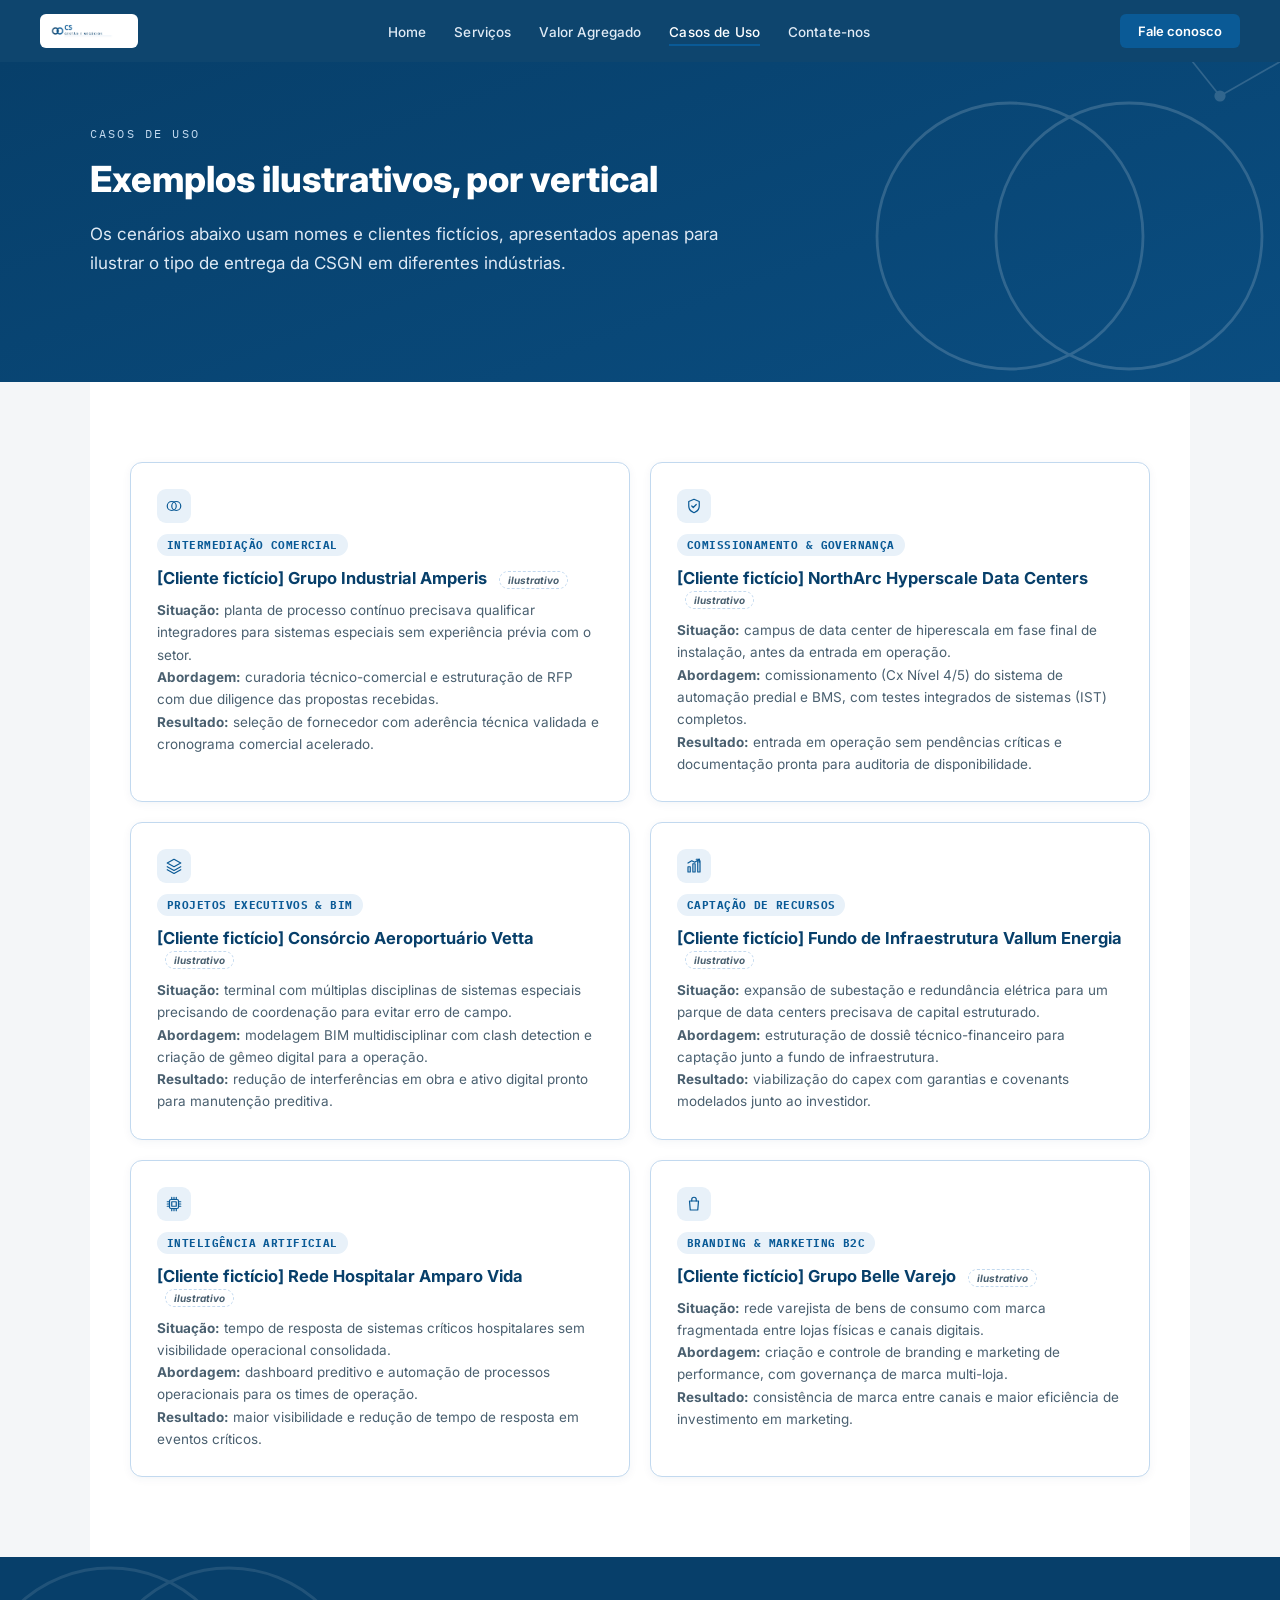
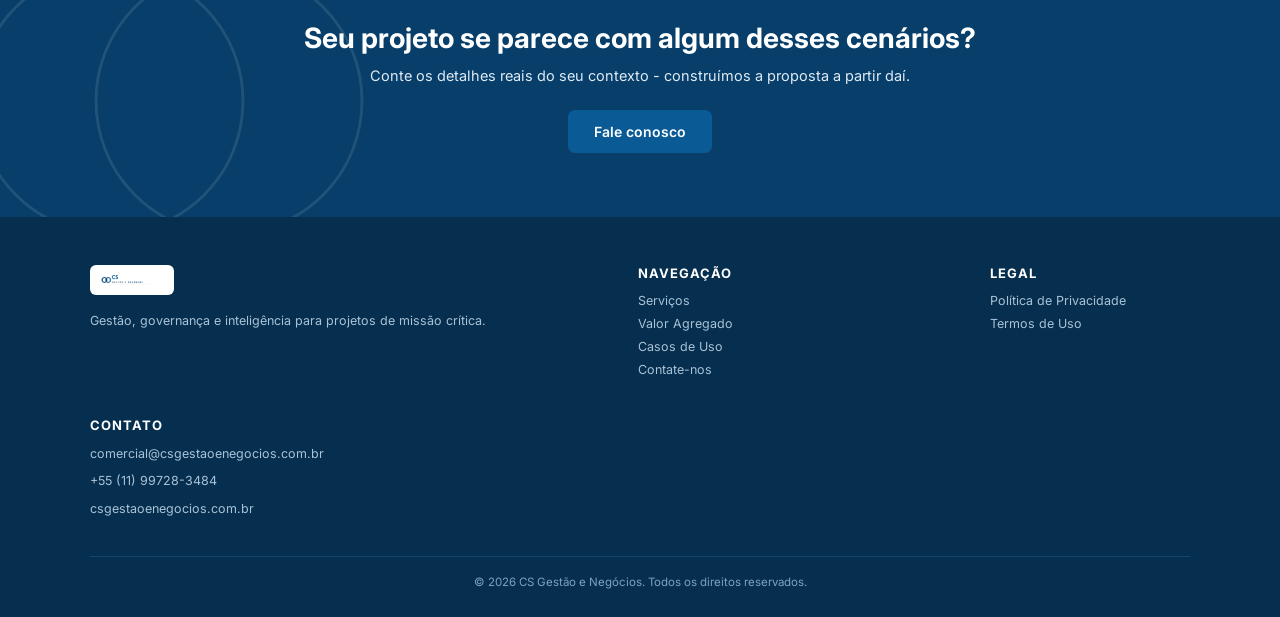
==== casos-de-uso.html @ 20cd48f7 "Site institucional CSGN - versao inicial publicada" ====
<!DOCTYPE html>
<html lang="pt-BR">
<head>
<meta charset="UTF-8">
<meta name="viewport" content="width=device-width, initial-scale=1.0">
<title>Casos de Uso - CS Gestão e Negócios</title>
<meta name="description" content="Exemplos ilustrativos de atuação da CSGN em data centers, energia, saúde, aeroportos, indústria e varejo.">
<link rel="stylesheet" href="assets/style.css">
</head>
<body>

<nav class="nav">
  <div class="brand"><img src="assets/csgn_logo.png" alt="CSGN"></div>
  <ul>
    <li><a href="index.html">Home</a></li>
    <li><a href="servicos.html">Serviços</a></li>
    <li><a href="valor-agregado.html">Valor Agregado</a></li>
    <li><a href="casos-de-uso.html" class="active">Casos de Uso</a></li>
    <li><a href="contato.html">Contate-nos</a></li>
  </ul>
  <a class="cta" href="contato.html">Fale conosco</a>
</nav>

<header class="hero" style="padding:64px 40px 72px;">
  <svg class="hero-graphic" viewBox="0 0 400 400" fill="none" aria-hidden="true">
    <circle cx="150" cy="210" r="95" stroke="#FFFFFF" stroke-width="2"/>
    <circle cx="235" cy="210" r="95" stroke="#FFFFFF" stroke-width="2"/>
    <g stroke="#FFFFFF" stroke-width="1.2">
      <line x1="260" y1="60" x2="320" y2="30"/>
      <line x1="320" y1="30" x2="370" y2="70"/>
      <line x1="260" y1="60" x2="300" y2="110"/>
      <line x1="300" y1="110" x2="370" y2="70"/>
    </g>
    <g fill="#FFFFFF">
      <circle cx="260" cy="60" r="4"/>
      <circle cx="320" cy="30" r="4"/>
      <circle cx="370" cy="70" r="4"/>
      <circle cx="300" cy="110" r="4"/>
    </g>
  </svg>
  <div class="wrap">
    <div class="eyebrow">Casos de Uso</div>
    <h1 style="font-size:36px;">Exemplos ilustrativos, por vertical</h1>
    <p class="lead">Os cenários abaixo usam nomes e clientes fictícios, apresentados
      apenas para ilustrar o tipo de entrega da CSGN em diferentes indústrias.</p>
  </div>
</header>

<section class="section bg-white">
  <div class="grid grid-2">

    <div class="card">
      <div class="icon-wrap sm"><svg viewBox="0 0 24 24" fill="none" stroke-width="1.6" stroke-linecap="round" stroke-linejoin="round"><circle cx="9" cy="12" r="6"/><circle cx="15" cy="12" r="6"/></svg></div>
      <div class="pill">Intermediação comercial</div>
      <h3>[Cliente fictício] Grupo Industrial Amperis <span class="badge-fic">ilustrativo</span></h3>
      <p><b>Situação:</b> planta de processo contínuo precisava qualificar integradores
        para sistemas especiais sem experiência prévia com o setor.</p>
      <p><b>Abordagem:</b> curadoria técnico-comercial e estruturação de RFP com due
        diligence das propostas recebidas.</p>
      <p><b>Resultado:</b> seleção de fornecedor com aderência técnica validada e
        cronograma comercial acelerado.</p>
    </div>

    <div class="card">
      <div class="icon-wrap sm"><svg viewBox="0 0 24 24" fill="none" stroke-width="1.6" stroke-linecap="round" stroke-linejoin="round"><path d="M12 3l7 3v6c0 4.5-3 7.5-7 9-4-1.5-7-4.5-7-9V6l7-3z"/><path d="M9 12l2 2 4-4"/></svg></div>
      <div class="pill">Comissionamento & governança</div>
      <h3>[Cliente fictício] NorthArc Hyperscale Data Centers <span class="badge-fic">ilustrativo</span></h3>
      <p><b>Situação:</b> campus de data center de hiperescala em fase final de
        instalação, antes da entrada em operação.</p>
      <p><b>Abordagem:</b> comissionamento (Cx Nível 4/5) do sistema de automação
        predial e BMS, com testes integrados de sistemas (IST) completos.</p>
      <p><b>Resultado:</b> entrada em operação sem pendências críticas e documentação
        pronta para auditoria de disponibilidade.</p>
    </div>

    <div class="card">
      <div class="icon-wrap sm"><svg viewBox="0 0 24 24" fill="none" stroke-width="1.6" stroke-linecap="round" stroke-linejoin="round"><path d="M12 3l9 5-9 5-9-5 9-5z"/><path d="M3 13l9 5 9-5"/><path d="M3 17l9 5 9-5"/></svg></div>
      <div class="pill">Projetos executivos & BIM</div>
      <h3>[Cliente fictício] Consórcio Aeroportuário Vetta <span class="badge-fic">ilustrativo</span></h3>
      <p><b>Situação:</b> terminal com múltiplas disciplinas de sistemas especiais
        precisando de coordenação para evitar erro de campo.</p>
      <p><b>Abordagem:</b> modelagem BIM multidisciplinar com clash detection e
        criação de gêmeo digital para a operação.</p>
      <p><b>Resultado:</b> redução de interferências em obra e ativo digital pronto
        para manutenção preditiva.</p>
    </div>

    <div class="card">
      <div class="icon-wrap sm"><svg viewBox="0 0 24 24" fill="none" stroke-width="1.6" stroke-linecap="round" stroke-linejoin="round"><rect x="4" y="13" width="3" height="7"/><rect x="10.5" y="9" width="3" height="11"/><rect x="17" y="5" width="3" height="15"/><path d="M4 8l5-3 4 2 6-4"/><path d="M15 3h4v4"/></svg></div>
      <div class="pill">Captação de recursos</div>
      <h3>[Cliente fictício] Fundo de Infraestrutura Vallum Energia <span class="badge-fic">ilustrativo</span></h3>
      <p><b>Situação:</b> expansão de subestação e redundância elétrica para um
        parque de data centers precisava de capital estruturado.</p>
      <p><b>Abordagem:</b> estruturação de dossiê técnico-financeiro para captação
        junto a fundo de infraestrutura.</p>
      <p><b>Resultado:</b> viabilização do capex com garantias e covenants
        modelados junto ao investidor.</p>
    </div>

    <div class="card">
      <div class="icon-wrap sm"><svg viewBox="0 0 24 24" fill="none" stroke-width="1.6" stroke-linecap="round" stroke-linejoin="round"><rect x="6" y="6" width="12" height="12" rx="2"/><rect x="9" y="9" width="6" height="6"/><path d="M9 3v3M12 3v3M15 3v3M9 18v3M12 18v3M15 18v3M3 9h3M3 12h3M3 15h3M18 9h3M18 12h3M18 15h3"/></svg></div>
      <div class="pill">Inteligência artificial</div>
      <h3>[Cliente fictício] Rede Hospitalar Amparo Vida <span class="badge-fic">ilustrativo</span></h3>
      <p><b>Situação:</b> tempo de resposta de sistemas críticos hospitalares sem
        visibilidade operacional consolidada.</p>
      <p><b>Abordagem:</b> dashboard preditivo e automação de processos operacionais
        para os times de operação.</p>
      <p><b>Resultado:</b> maior visibilidade e redução de tempo de resposta em
        eventos críticos.</p>
    </div>

    <div class="card">
      <div class="icon-wrap sm"><svg viewBox="0 0 24 24" fill="none" stroke-width="1.6" stroke-linecap="round" stroke-linejoin="round"><path d="M6 8h12l-1 12H7L6 8z"/><path d="M9 8V6a3 3 0 016 0v2"/></svg></div>
      <div class="pill">Branding & marketing B2C</div>
      <h3>[Cliente fictício] Grupo Belle Varejo <span class="badge-fic">ilustrativo</span></h3>
      <p><b>Situação:</b> rede varejista de bens de consumo com marca fragmentada
        entre lojas físicas e canais digitais.</p>
      <p><b>Abordagem:</b> criação e controle de branding e marketing de
        performance, com governança de marca multi-loja.</p>
      <p><b>Resultado:</b> consistência de marca entre canais e maior eficiência de
        investimento em marketing.</p>
    </div>

  </div>
</section>

<section class="cta-banner">
  <svg class="hero-graphic" viewBox="0 0 400 400" fill="none" aria-hidden="true">
    <circle cx="150" cy="210" r="95" stroke="#FFFFFF" stroke-width="2"/>
    <circle cx="235" cy="210" r="95" stroke="#FFFFFF" stroke-width="2"/>
  </svg>
  <h2>Seu projeto se parece com algum desses cenários?</h2>
  <p>Conte os detalhes reais do seu contexto - construímos a proposta a partir daí.</p>
  <a class="btn btn-primary" href="contato.html">Fale conosco</a>
</section>

<footer>
  <div class="wrap">
    <div class="col">
      <img src="assets/csgn_logo.png" alt="CSGN" style="height:30px;background:#fff;padding:6px 10px;border-radius:6px;">
      <p style="margin-top:14px;">Gestão, governança e inteligência para projetos de missão crítica.</p>
    </div>
    <div class="col">
      <h4>Navegação</h4>
      <a href="servicos.html">Serviços</a>
      <a href="valor-agregado.html">Valor Agregado</a>
      <a href="casos-de-uso.html">Casos de Uso</a>
      <a href="contato.html">Contate-nos</a>
    </div>
    <div class="col">
      <h4>Legal</h4>
      <a href="privacidade.html">Política de Privacidade</a>
      <a href="termos.html">Termos de Uso</a>
    </div>
    <div class="col">
      <h4>Contato</h4>
      <p>comercial@csgestaoenegocios.com.br</p>
      <p>+55 (11) 99728-3484</p>
      <p>csgestaoenegocios.com.br</p>
    </div>
  </div>
  <div class="bottom">© 2026 CS Gestão e Negócios. Todos os direitos reservados.</div>
</footer>

</body>
</html>
---- assets/style.css ----
@import url('https://fonts.googleapis.com/css2?family=Inter:wght@400;500;600;700;800&family=IBM+Plex+Mono:wght@400;500;600&display=swap');

:root{
  --darkBlue:#073F6A;
  --blue:#0A5A96;
  --lightBlue:#E8F1F9;
  --bgGray:#F4F6F8;
  --textGray:#4A6070;
  --borderLight:#C2D9EF;
  --white:#FFFFFF;
  --green:#1A6B3A;
  --red:#B02A2A;
}
*{box-sizing:border-box;}
html{scroll-behavior:smooth;}
body{
  margin:0;font-family:'Inter',Calibri,sans-serif;background:var(--bgGray);color:var(--darkBlue);
  -webkit-font-smoothing:antialiased;
}
img{max-width:100%;}
a{color:inherit;}

.mono{font-family:'IBM Plex Mono',monospace;}

/* NAV */
.nav{
  position:sticky;top:0;z-index:50;background:rgba(7,63,106,.97);backdrop-filter:blur(6px);
  display:flex;align-items:center;justify-content:space-between;padding:14px 40px;
}
.nav .brand{display:flex;align-items:center;gap:10px;}
.nav .brand img{height:34px;background:#fff;padding:6px 10px;border-radius:6px;}
.nav ul{list-style:none;display:flex;gap:28px;margin:0;padding:0;}
.nav ul li a{
  color:#dfeaf5;text-decoration:none;font-size:13.5px;font-weight:500;letter-spacing:.01em;
  transition:color .15s;
}
.nav ul li a:hover, .nav ul li a.active{color:#fff;border-bottom:2px solid var(--blue);padding-bottom:4px;}
.nav .cta{
  background:var(--blue);color:#fff;padding:9px 18px;border-radius:6px;font-size:13px;font-weight:600;
  text-decoration:none;white-space:nowrap;
}
.nav-toggle{display:none;}

@media (max-width:860px){
  .nav ul{display:none;}
  .nav .cta{display:none;}
}

/* HERO */
.hero{
  background:linear-gradient(160deg,var(--darkBlue) 0%,#0a4d80 100%);color:#fff;
  padding:88px 40px 96px;text-align:left;position:relative;overflow:hidden;
}
.hero .wrap{max-width:1100px;margin:0 auto;position:relative;z-index:1;}
.hero-graphic{
  position:absolute;top:50%;right:-80px;transform:translateY(-50%);
  width:560px;height:560px;opacity:.16;pointer-events:none;z-index:0;
}
@media (max-width:900px){.hero-graphic{width:340px;height:340px;right:-120px;opacity:.12;}}

/* ICONS */
.icon-wrap{
  width:46px;height:46px;border-radius:11px;background:var(--lightBlue);
  display:flex;align-items:center;justify-content:center;margin-bottom:16px;flex-shrink:0;
}
.icon-wrap svg{width:24px;height:24px;}
.icon-wrap svg *{stroke:var(--blue);}
.icon-wrap.on-dark{background:rgba(255,255,255,.12);}
.icon-wrap.on-dark svg *{stroke:#fff;}
.icon-wrap.solid{background:var(--darkBlue);}
.icon-wrap.solid svg *{stroke:#fff;}
.icon-wrap.sm{width:34px;height:34px;border-radius:9px;margin-bottom:10px;}
.icon-wrap.sm svg{width:18px;height:18px;}
.card-icon-row{display:flex;align-items:flex-start;gap:14px;}
.card-icon-row .icon-wrap{margin-bottom:0;}
.hero .eyebrow{
  font-family:'IBM Plex Mono',monospace;font-size:12px;letter-spacing:.18em;text-transform:uppercase;
  color:#C2D9EF;margin:0 0 18px;
}
.hero h1{font-size:44px;line-height:1.15;margin:0 0 20px;font-weight:800;max-width:780px;}
.hero p.lead{font-size:17px;color:#dfeaf5;max-width:640px;line-height:1.7;margin:0 0 32px;}
.hero .btns{display:flex;gap:14px;flex-wrap:wrap;}
.btn{
  display:inline-block;padding:13px 26px;border-radius:7px;font-size:14px;font-weight:600;text-decoration:none;
}
.btn-primary{background:var(--blue);color:#fff;}
.btn-primary:hover{background:#0c68ac;}
.btn-outline{border:1.5px solid #C2D9EF;color:#fff;}
.btn-outline:hover{background:rgba(255,255,255,.08);}

/* SECTIONS */
.section{max-width:1100px;margin:0 auto;padding:80px 40px;}
.section.tight{padding:56px 40px;}
.kicker{
  font-family:'IBM Plex Mono',monospace;font-size:12px;color:var(--blue);font-weight:700;
  text-transform:uppercase;letter-spacing:.12em;margin:0 0 10px;
}
h2.section-title{font-size:30px;color:var(--darkBlue);margin:0 0 18px;font-weight:800;}
p.section-lead{font-size:15.5px;color:var(--textGray);line-height:1.75;max-width:760px;}

.bg-white{background:#fff;}
.bg-light{background:var(--lightBlue);}

/* GRID / CARDS */
.grid{display:grid;gap:20px;}
.grid-3{grid-template-columns:repeat(3,1fr);}
.grid-2{grid-template-columns:repeat(2,1fr);}
.grid-5{grid-template-columns:repeat(5,1fr);}
@media (max-width:900px){
  .grid-3,.grid-2,.grid-5{grid-template-columns:1fr;}
}

.card{
  background:#fff;border:1px solid var(--borderLight);border-radius:12px;padding:26px;
  box-shadow:0 2px 10px rgba(7,63,106,.05);
}
.card .num{font-size:22px;font-weight:800;color:var(--blue);margin-bottom:10px;}
.card h3{font-size:16.5px;color:var(--darkBlue);margin:0 0 10px;}
.card p{font-size:13.5px;color:var(--textGray);line-height:1.65;margin:0;}
.card ul{padding-left:18px;margin:12px 0 0;}
.card ul li{font-size:13px;color:var(--textGray);margin-bottom:6px;line-height:1.5;}

.pill{
  display:inline-block;background:var(--lightBlue);color:var(--blue);font-size:10.5px;font-weight:700;
  padding:4px 10px;border-radius:20px;letter-spacing:.04em;text-transform:uppercase;
  font-family:'IBM Plex Mono',monospace;margin-bottom:12px;
}

.badge-fic{
  display:inline-block;font-size:10px;font-style:italic;color:var(--textGray);
  border:1px dashed var(--borderLight);padding:2px 8px;border-radius:12px;margin-left:8px;
}

.divider-bar{width:52px;height:4px;background:var(--blue);border-radius:2px;margin:0 0 20px;}

/* CTA BANNER */
.cta-banner{
  background:var(--darkBlue);color:#fff;text-align:center;padding:64px 40px;
  position:relative;overflow:hidden;
}
.cta-banner h2{font-size:28px;margin:0 0 12px;position:relative;z-index:1;}
.cta-banner p{color:#dfeaf5;font-size:14.5px;margin:0 0 26px;position:relative;z-index:1;}
.cta-banner .btn{position:relative;z-index:1;}
.cta-banner .hero-graphic{top:50%;left:-100px;right:auto;opacity:.10;}

/* FOOTER */
footer{background:#062f4f;color:#c8d9e8;padding:48px 40px 28px;}
footer .wrap{max-width:1100px;margin:0 auto;display:flex;justify-content:space-between;flex-wrap:wrap;gap:32px;}
footer h4{color:#fff;font-size:13px;margin:0 0 12px;text-transform:uppercase;letter-spacing:.08em;}
footer .col{min-width:200px;}
footer .col p, footer .col a{display:block;font-size:12.5px;color:#a9c2d6;text-decoration:none;margin-bottom:8px;}
footer .bottom{max-width:1100px;margin:32px auto 0;border-top:1px solid #164567;padding-top:18px;font-size:11.5px;color:#7ea1bd;text-align:center;}

/* TABLE-ish comparison */
.compare{width:100%;border-collapse:collapse;margin-top:16px;}
.compare th, .compare td{border:1px solid var(--borderLight);padding:12px 14px;font-size:13px;text-align:left;}
.compare th{background:var(--lightBlue);color:var(--darkBlue);}
.compare td{color:var(--textGray);}

/* FORM (contato) */
form.contact-form{display:grid;gap:16px;max-width:560px;}
form.contact-form label{font-size:12.5px;font-weight:600;color:var(--darkBlue);display:block;margin-bottom:6px;}
form.contact-form input, form.contact-form textarea, form.contact-form select{
  width:100%;padding:11px 13px;border:1px solid var(--borderLight);border-radius:7px;font-size:13.5px;
  font-family:'Inter',sans-serif;color:var(--darkBlue);background:#fff;
}
form.contact-form textarea{min-height:120px;resize:vertical;}
form.contact-form button{
  justify-self:start;background:var(--blue);color:#fff;border:none;padding:12px 26px;border-radius:7px;
  font-size:14px;font-weight:600;cursor:pointer;
}
form.contact-form button:hover{background:#0c68ac;}

.contact-info-card{background:#fff;border:1px solid var(--borderLight);border-radius:12px;padding:28px;}
.contact-info-card .row{display:flex;gap:12px;margin-bottom:16px;font-size:13.5px;color:var(--textGray);}
.contact-info-card .row b{color:var(--darkBlue);min-width:90px;display:inline-block;}
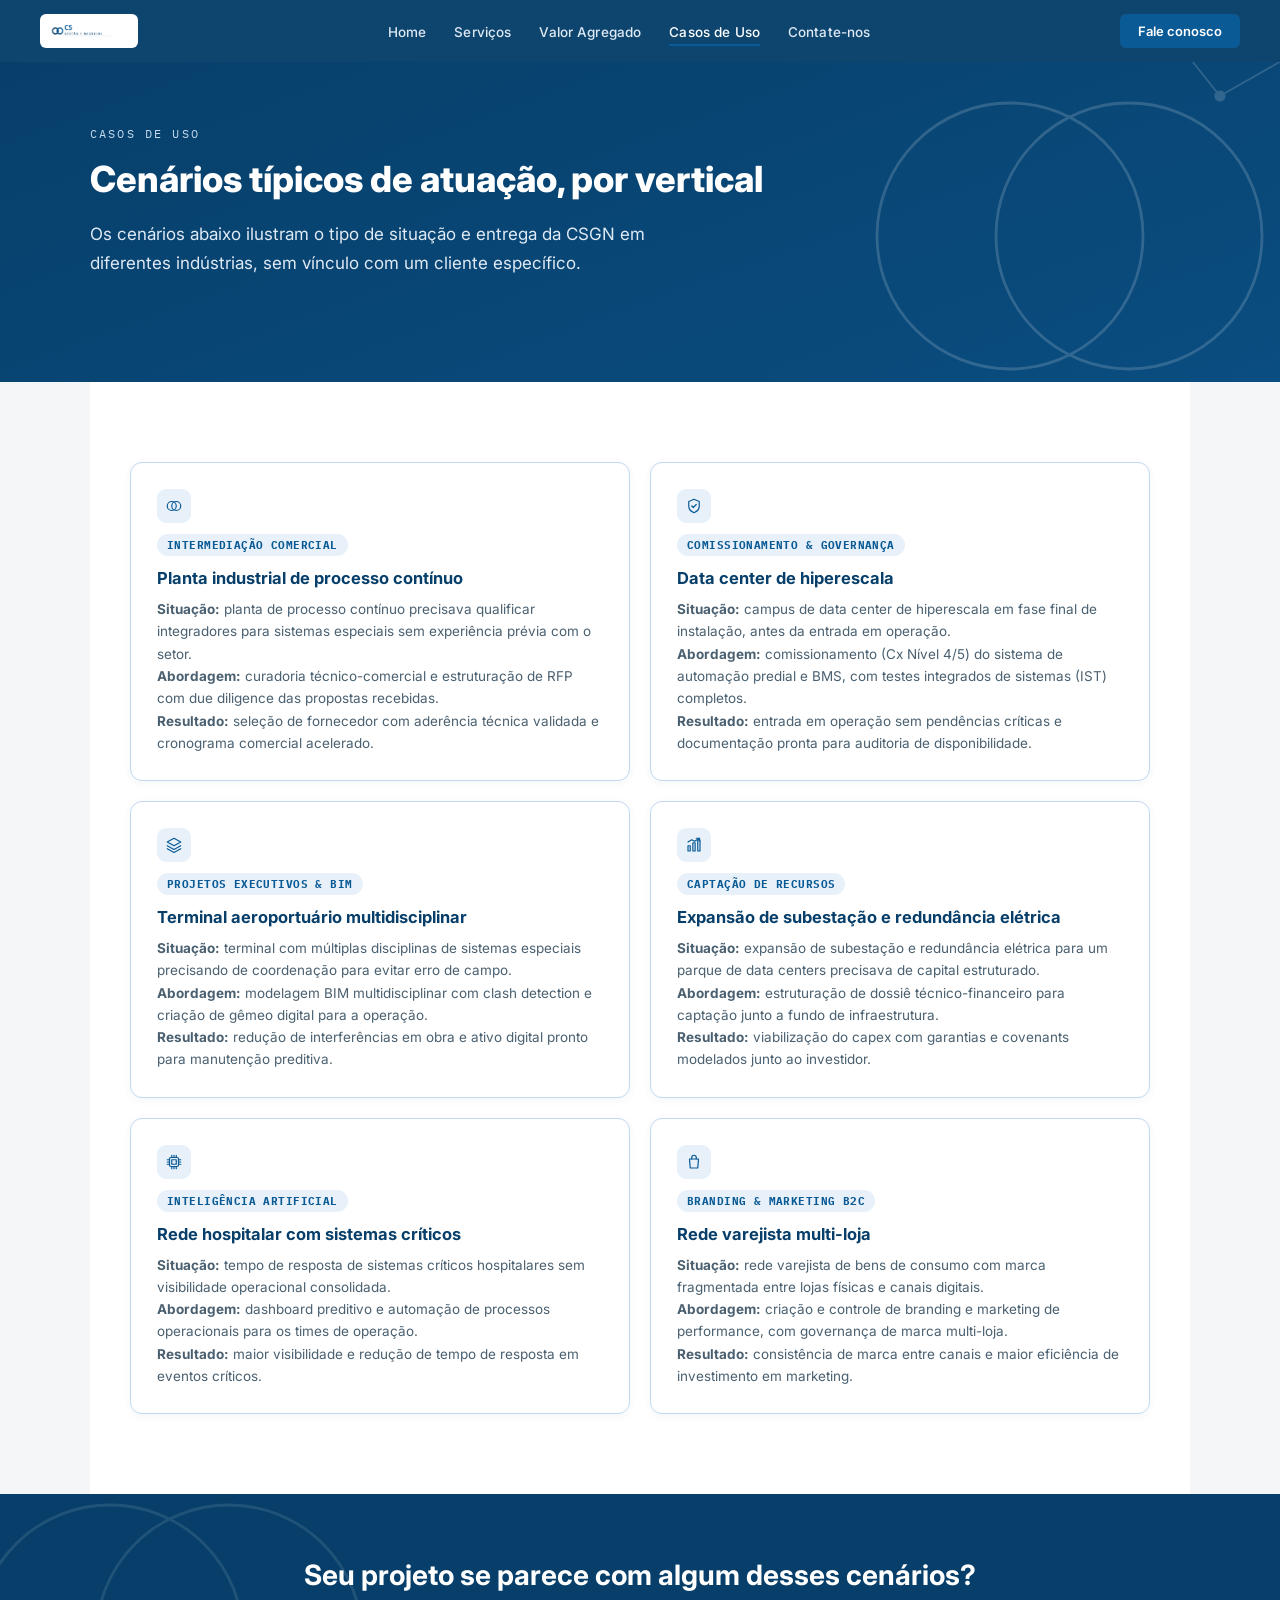
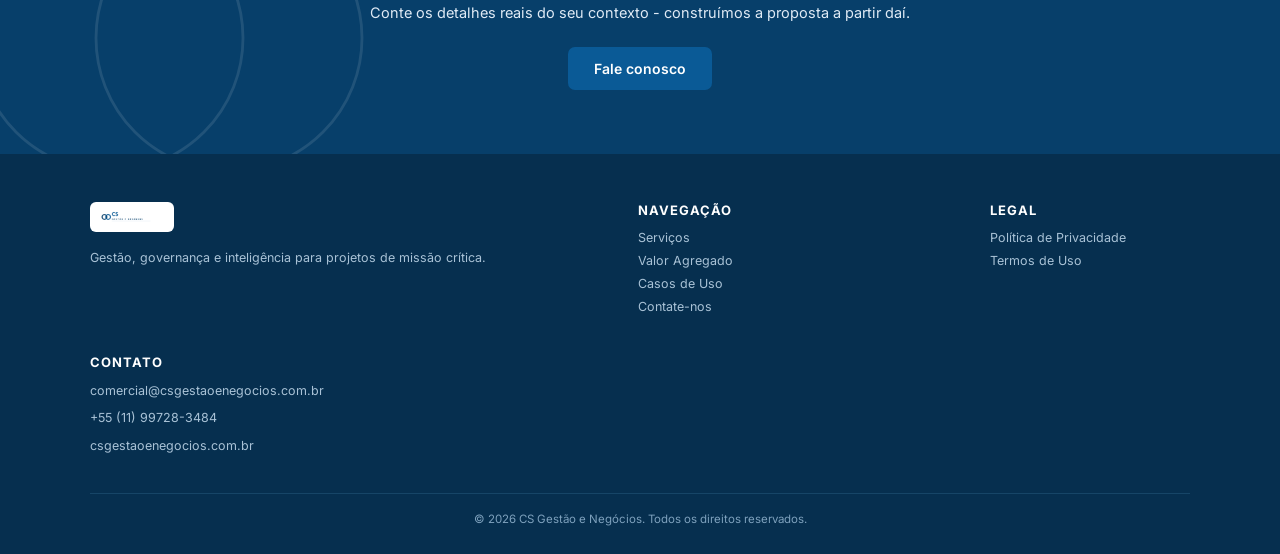
==== commit 68565cab: "Remove nomes de clientes ficticios dos casos de uso, generaliza por cenario" ====
--- a/casos-de-uso.html
+++ b/casos-de-uso.html
@@ -4,7 +4,7 @@
 <meta charset="UTF-8">
 <meta name="viewport" content="width=device-width, initial-scale=1.0">
 <title>Casos de Uso - CS Gestão e Negócios</title>
-<meta name="description" content="Exemplos ilustrativos de atuação da CSGN em data centers, energia, saúde, aeroportos, indústria e varejo.">
+<meta name="description" content="Cenários típicos de atuação da CSGN em data centers, energia, saúde, aeroportos, indústria e varejo.">
 <link rel="stylesheet" href="assets/style.css">
 </head>
 <body>
@@ -40,9 +40,9 @@
   </svg>
   <div class="wrap">
     <div class="eyebrow">Casos de Uso</div>
-    <h1 style="font-size:36px;">Exemplos ilustrativos, por vertical</h1>
-    <p class="lead">Os cenários abaixo usam nomes e clientes fictícios, apresentados
-      apenas para ilustrar o tipo de entrega da CSGN em diferentes indústrias.</p>
+    <h1 style="font-size:36px;">Cenários típicos de atuação, por vertical</h1>
+    <p class="lead">Os cenários abaixo ilustram o tipo de situação e entrega da CSGN
+      em diferentes indústrias, sem vínculo com um cliente específico.</p>
   </div>
 </header>
 
@@ -52,7 +52,7 @@
     <div class="card">
       <div class="icon-wrap sm"><svg viewBox="0 0 24 24" fill="none" stroke-width="1.6" stroke-linecap="round" stroke-linejoin="round"><circle cx="9" cy="12" r="6"/><circle cx="15" cy="12" r="6"/></svg></div>
       <div class="pill">Intermediação comercial</div>
-      <h3>[Cliente fictício] Grupo Industrial Amperis <span class="badge-fic">ilustrativo</span></h3>
+      <h3>Planta industrial de processo contínuo</h3>
       <p><b>Situação:</b> planta de processo contínuo precisava qualificar integradores
         para sistemas especiais sem experiência prévia com o setor.</p>
       <p><b>Abordagem:</b> curadoria técnico-comercial e estruturação de RFP com due
@@ -64,7 +64,7 @@
     <div class="card">
       <div class="icon-wrap sm"><svg viewBox="0 0 24 24" fill="none" stroke-width="1.6" stroke-linecap="round" stroke-linejoin="round"><path d="M12 3l7 3v6c0 4.5-3 7.5-7 9-4-1.5-7-4.5-7-9V6l7-3z"/><path d="M9 12l2 2 4-4"/></svg></div>
       <div class="pill">Comissionamento & governança</div>
-      <h3>[Cliente fictício] NorthArc Hyperscale Data Centers <span class="badge-fic">ilustrativo</span></h3>
+      <h3>Data center de hiperescala</h3>
       <p><b>Situação:</b> campus de data center de hiperescala em fase final de
         instalação, antes da entrada em operação.</p>
       <p><b>Abordagem:</b> comissionamento (Cx Nível 4/5) do sistema de automação
@@ -76,7 +76,7 @@
     <div class="card">
       <div class="icon-wrap sm"><svg viewBox="0 0 24 24" fill="none" stroke-width="1.6" stroke-linecap="round" stroke-linejoin="round"><path d="M12 3l9 5-9 5-9-5 9-5z"/><path d="M3 13l9 5 9-5"/><path d="M3 17l9 5 9-5"/></svg></div>
       <div class="pill">Projetos executivos & BIM</div>
-      <h3>[Cliente fictício] Consórcio Aeroportuário Vetta <span class="badge-fic">ilustrativo</span></h3>
+      <h3>Terminal aeroportuário multidisciplinar</h3>
       <p><b>Situação:</b> terminal com múltiplas disciplinas de sistemas especiais
         precisando de coordenação para evitar erro de campo.</p>
       <p><b>Abordagem:</b> modelagem BIM multidisciplinar com clash detection e
@@ -88,7 +88,7 @@
     <div class="card">
       <div class="icon-wrap sm"><svg viewBox="0 0 24 24" fill="none" stroke-width="1.6" stroke-linecap="round" stroke-linejoin="round"><rect x="4" y="13" width="3" height="7"/><rect x="10.5" y="9" width="3" height="11"/><rect x="17" y="5" width="3" height="15"/><path d="M4 8l5-3 4 2 6-4"/><path d="M15 3h4v4"/></svg></div>
       <div class="pill">Captação de recursos</div>
-      <h3>[Cliente fictício] Fundo de Infraestrutura Vallum Energia <span class="badge-fic">ilustrativo</span></h3>
+      <h3>Expansão de subestação e redundância elétrica</h3>
       <p><b>Situação:</b> expansão de subestação e redundância elétrica para um
         parque de data centers precisava de capital estruturado.</p>
       <p><b>Abordagem:</b> estruturação de dossiê técnico-financeiro para captação
@@ -100,7 +100,7 @@
     <div class="card">
       <div class="icon-wrap sm"><svg viewBox="0 0 24 24" fill="none" stroke-width="1.6" stroke-linecap="round" stroke-linejoin="round"><rect x="6" y="6" width="12" height="12" rx="2"/><rect x="9" y="9" width="6" height="6"/><path d="M9 3v3M12 3v3M15 3v3M9 18v3M12 18v3M15 18v3M3 9h3M3 12h3M3 15h3M18 9h3M18 12h3M18 15h3"/></svg></div>
       <div class="pill">Inteligência artificial</div>
-      <h3>[Cliente fictício] Rede Hospitalar Amparo Vida <span class="badge-fic">ilustrativo</span></h3>
+      <h3>Rede hospitalar com sistemas críticos</h3>
       <p><b>Situação:</b> tempo de resposta de sistemas críticos hospitalares sem
         visibilidade operacional consolidada.</p>
       <p><b>Abordagem:</b> dashboard preditivo e automação de processos operacionais
@@ -112,7 +112,7 @@
     <div class="card">
       <div class="icon-wrap sm"><svg viewBox="0 0 24 24" fill="none" stroke-width="1.6" stroke-linecap="round" stroke-linejoin="round"><path d="M6 8h12l-1 12H7L6 8z"/><path d="M9 8V6a3 3 0 016 0v2"/></svg></div>
       <div class="pill">Branding & marketing B2C</div>
-      <h3>[Cliente fictício] Grupo Belle Varejo <span class="badge-fic">ilustrativo</span></h3>
+      <h3>Rede varejista multi-loja</h3>
       <p><b>Situação:</b> rede varejista de bens de consumo com marca fragmentada
         entre lojas físicas e canais digitais.</p>
       <p><b>Abordagem:</b> criação e controle de branding e marketing de
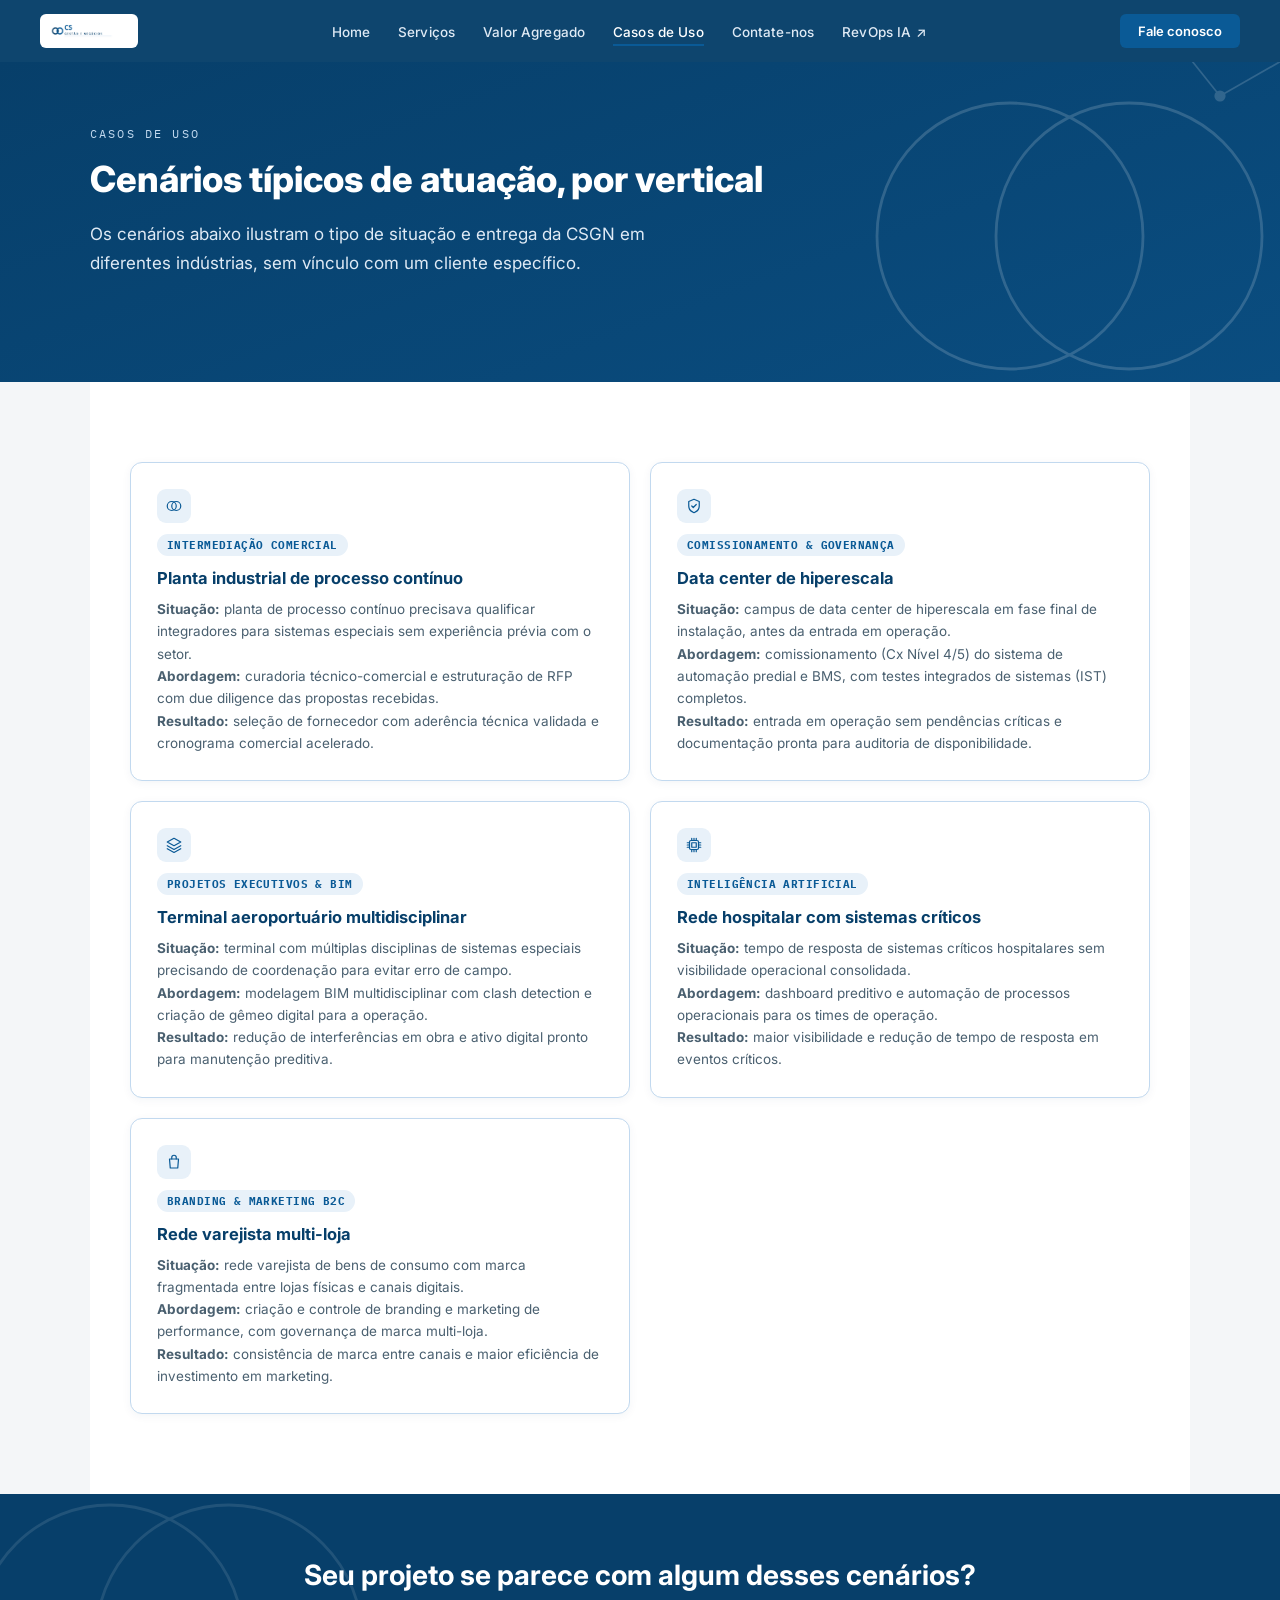
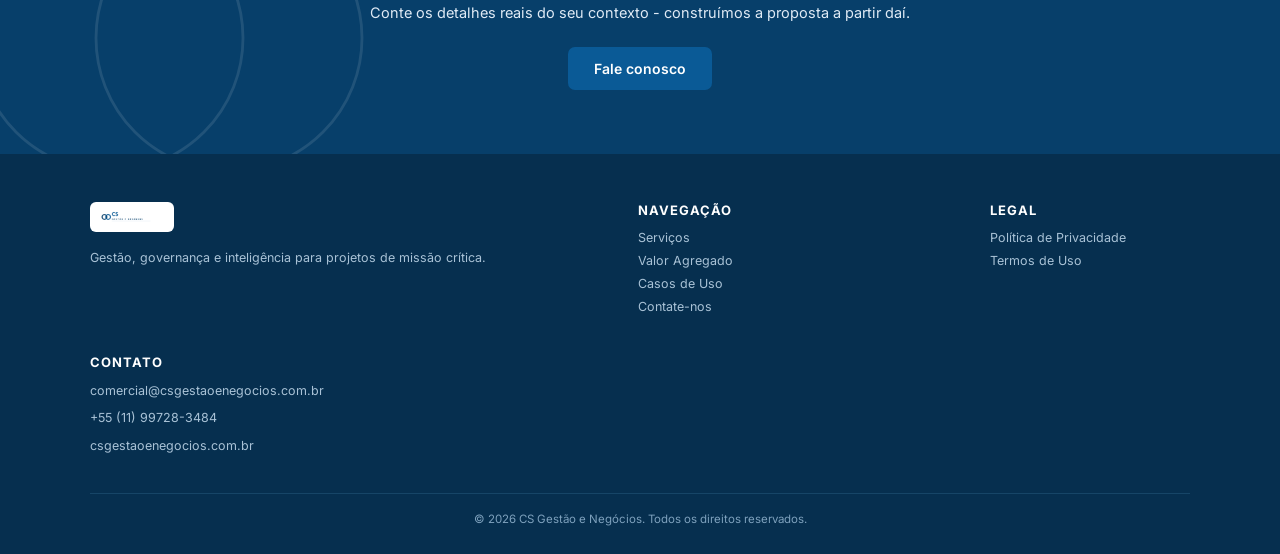
==== commit fc7790a5: "Integra site com RevOps IA (CRM) e remove servico de captacao de recursos - Adiciona link "RevOps IA" ====
--- a/casos-de-uso.html
+++ b/casos-de-uso.html
@@ -17,6 +17,7 @@
     <li><a href="valor-agregado.html">Valor Agregado</a></li>
     <li><a href="casos-de-uso.html" class="active">Casos de Uso</a></li>
     <li><a href="contato.html">Contate-nos</a></li>
+    <li><a href="https://csgn-crm.vercel.app" target="_blank" rel="noopener">RevOps IA ↗</a></li>
   </ul>
   <a class="cta" href="contato.html">Fale conosco</a>
 </nav>
@@ -86,18 +87,6 @@
     </div>
 
     <div class="card">
-      <div class="icon-wrap sm"><svg viewBox="0 0 24 24" fill="none" stroke-width="1.6" stroke-linecap="round" stroke-linejoin="round"><rect x="4" y="13" width="3" height="7"/><rect x="10.5" y="9" width="3" height="11"/><rect x="17" y="5" width="3" height="15"/><path d="M4 8l5-3 4 2 6-4"/><path d="M15 3h4v4"/></svg></div>
-      <div class="pill">Captação de recursos</div>
-      <h3>Expansão de subestação e redundância elétrica</h3>
-      <p><b>Situação:</b> expansão de subestação e redundância elétrica para um
-        parque de data centers precisava de capital estruturado.</p>
-      <p><b>Abordagem:</b> estruturação de dossiê técnico-financeiro para captação
-        junto a fundo de infraestrutura.</p>
-      <p><b>Resultado:</b> viabilização do capex com garantias e covenants
-        modelados junto ao investidor.</p>
-    </div>
-
-    <div class="card">
       <div class="icon-wrap sm"><svg viewBox="0 0 24 24" fill="none" stroke-width="1.6" stroke-linecap="round" stroke-linejoin="round"><rect x="6" y="6" width="12" height="12" rx="2"/><rect x="9" y="9" width="6" height="6"/><path d="M9 3v3M12 3v3M15 3v3M9 18v3M12 18v3M15 18v3M3 9h3M3 12h3M3 15h3M18 9h3M18 12h3M18 15h3"/></svg></div>
       <div class="pill">Inteligência artificial</div>
       <h3>Rede hospitalar com sistemas críticos</h3>
--- a/assets/style.css
+++ b/assets/style.css
@@ -106,8 +106,9 @@
 .grid-3{grid-template-columns:repeat(3,1fr);}
 .grid-2{grid-template-columns:repeat(2,1fr);}
 .grid-5{grid-template-columns:repeat(5,1fr);}
+.grid-4{grid-template-columns:repeat(4,1fr);}
 @media (max-width:900px){
-  .grid-3,.grid-2,.grid-5{grid-template-columns:1fr;}
+  .grid-3,.grid-2,.grid-5,.grid-4{grid-template-columns:1fr;}
 }
 
 .card{
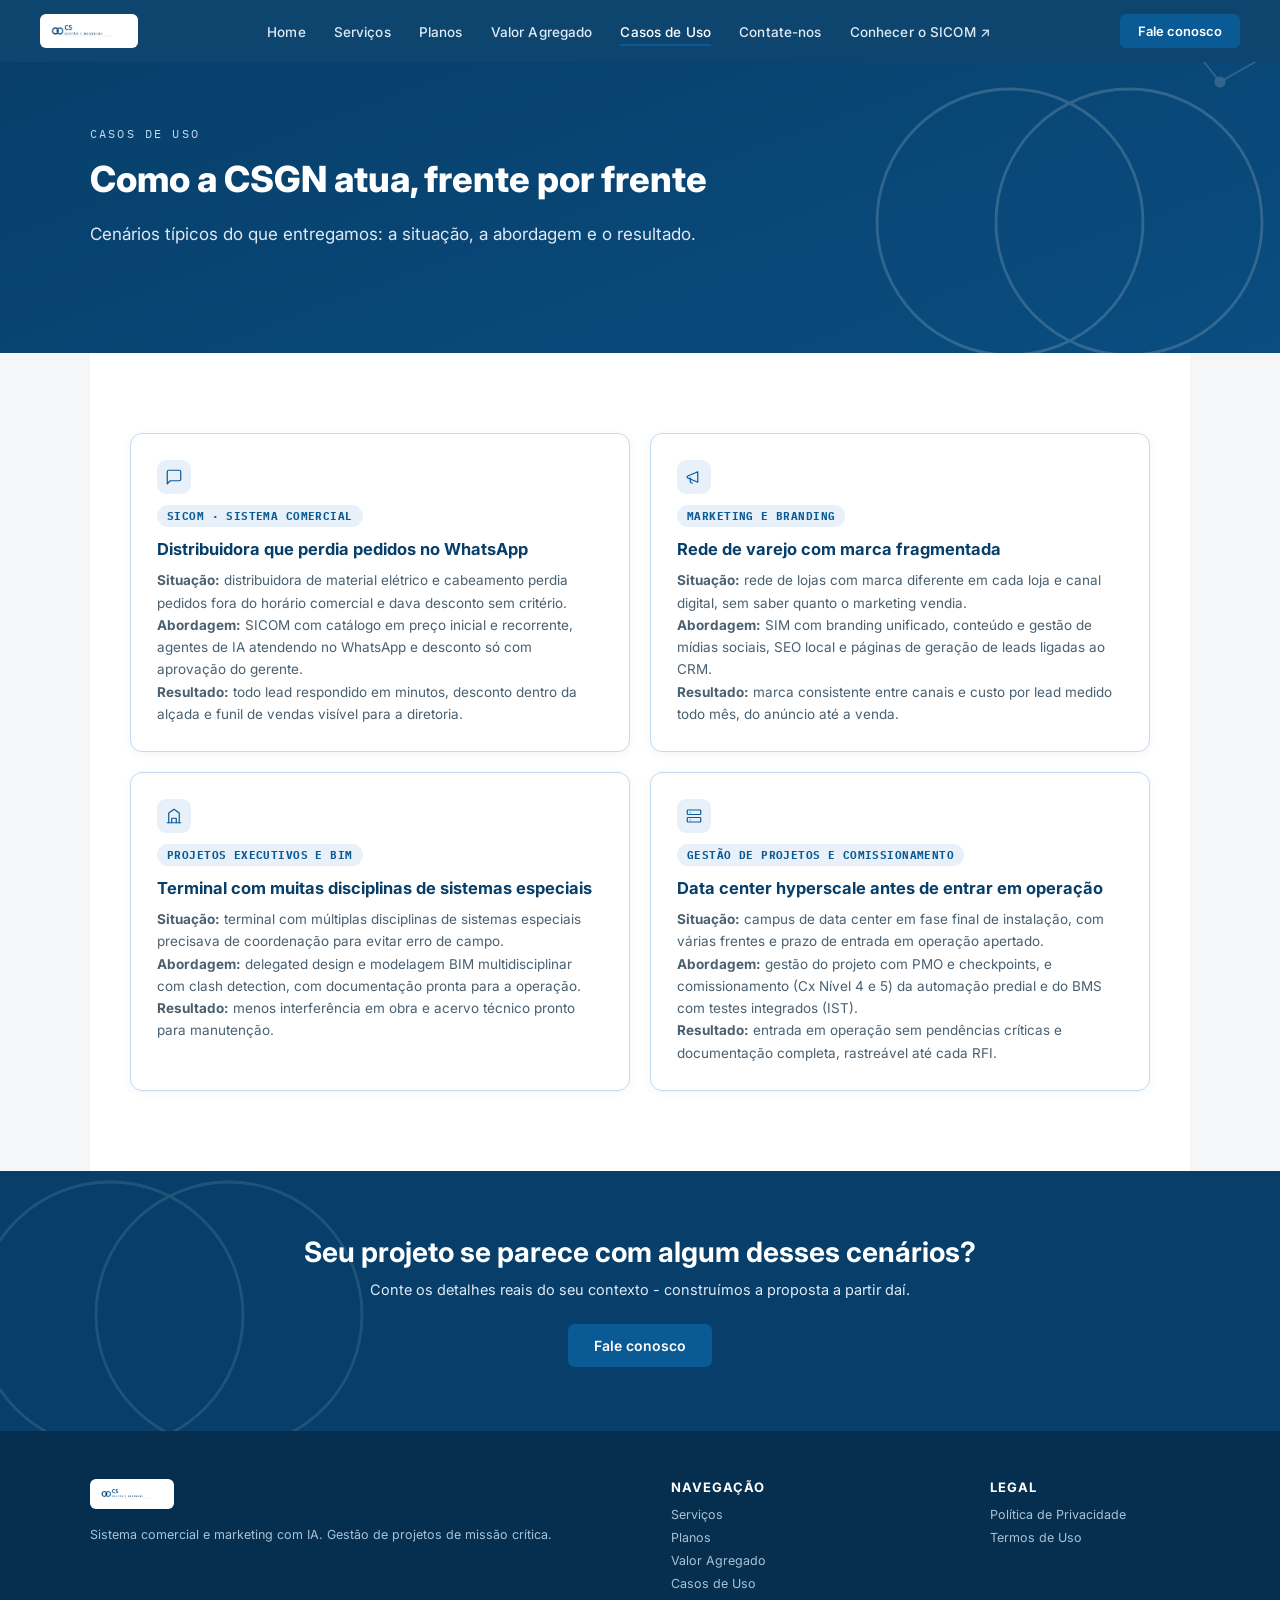
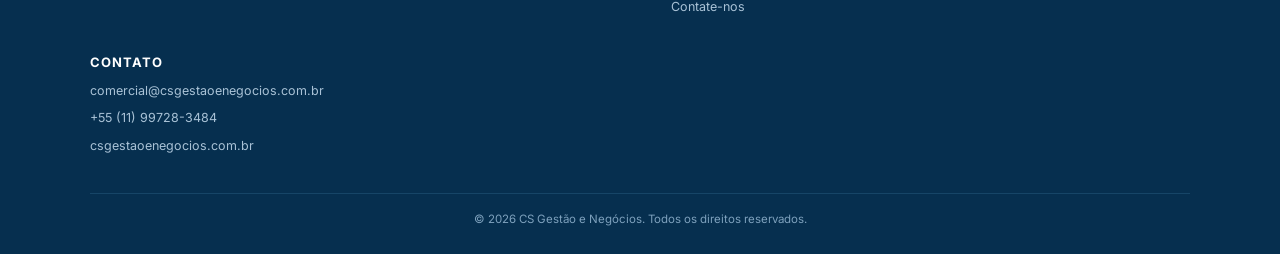
==== commit 19a84325: "Site v2: reposicionamento SICOM/SIM, pagina Planos e chat da Lia Co-Authored-By: Claude Opus 5.5 <no" ====
--- a/casos-de-uso.html
+++ b/casos-de-uso.html
@@ -4,7 +4,7 @@
 <meta charset="UTF-8">
 <meta name="viewport" content="width=device-width, initial-scale=1.0">
 <title>Casos de Uso - CS Gestão e Negócios</title>
-<meta name="description" content="Cenários típicos de atuação da CSGN em data centers, energia, saúde, aeroportos, indústria e varejo.">
+<meta name="description" content="Como a CSGN atua: sistema comercial, marketing e branding, projetos executivos e BIM, gestão de projetos e comissionamento.">
 <link rel="stylesheet" href="assets/style.css">
 </head>
 <body>
@@ -14,10 +14,11 @@
   <ul>
     <li><a href="index.html">Home</a></li>
     <li><a href="servicos.html">Serviços</a></li>
+    <li><a href="planos.html">Planos</a></li>
     <li><a href="valor-agregado.html">Valor Agregado</a></li>
     <li><a href="casos-de-uso.html" class="active">Casos de Uso</a></li>
     <li><a href="contato.html">Contate-nos</a></li>
-    <li><a href="https://csgn-crm.vercel.app" target="_blank" rel="noopener">RevOps IA ↗</a></li>
+    <li><a href="https://csgn-crm.vercel.app/" target="_blank" rel="noopener">Conhecer o SICOM ↗</a></li>
   </ul>
   <a class="cta" href="contato.html">Fale conosco</a>
 </nav>
@@ -41,9 +42,8 @@
   </svg>
   <div class="wrap">
     <div class="eyebrow">Casos de Uso</div>
-    <h1 style="font-size:36px;">Cenários típicos de atuação, por vertical</h1>
-    <p class="lead">Os cenários abaixo ilustram o tipo de situação e entrega da CSGN
-      em diferentes indústrias, sem vínculo com um cliente específico.</p>
+    <h1 style="font-size:36px;">Como a CSGN atua, frente por frente</h1>
+    <p class="lead">Cenários típicos do que entregamos: a situação, a abordagem e o resultado.</p>
   </div>
 </header>
 
@@ -51,63 +51,39 @@
   <div class="grid grid-2">
 
     <div class="card">
-      <div class="icon-wrap sm"><svg viewBox="0 0 24 24" fill="none" stroke-width="1.6" stroke-linecap="round" stroke-linejoin="round"><circle cx="9" cy="12" r="6"/><circle cx="15" cy="12" r="6"/></svg></div>
-      <div class="pill">Intermediação comercial</div>
-      <h3>Planta industrial de processo contínuo</h3>
-      <p><b>Situação:</b> planta de processo contínuo precisava qualificar integradores
-        para sistemas especiais sem experiência prévia com o setor.</p>
-      <p><b>Abordagem:</b> curadoria técnico-comercial e estruturação de RFP com due
-        diligence das propostas recebidas.</p>
-      <p><b>Resultado:</b> seleção de fornecedor com aderência técnica validada e
-        cronograma comercial acelerado.</p>
+      <div class="icon-wrap sm"><svg viewBox="0 0 24 24" fill="none" stroke-width="1.6" stroke-linecap="round" stroke-linejoin="round"><path d="M21 15a2 2 0 0 1-2 2H7l-4 4V5a2 2 0 0 1 2-2h14a2 2 0 0 1 2 2z"/></svg></div>
+      <div class="pill">SICOM · Sistema Comercial</div>
+      <h3>Distribuidora que perdia pedidos no WhatsApp</h3>
+      <p><b>Situação:</b> distribuidora de material elétrico e cabeamento perdia pedidos fora do horário comercial e dava desconto sem critério.</p>
+      <p><b>Abordagem:</b> SICOM com catálogo em preço inicial e recorrente, agentes de IA atendendo no WhatsApp e desconto só com aprovação do gerente.</p>
+      <p><b>Resultado:</b> todo lead respondido em minutos, desconto dentro da alçada e funil de vendas visível para a diretoria.</p>
     </div>
 
     <div class="card">
-      <div class="icon-wrap sm"><svg viewBox="0 0 24 24" fill="none" stroke-width="1.6" stroke-linecap="round" stroke-linejoin="round"><path d="M12 3l7 3v6c0 4.5-3 7.5-7 9-4-1.5-7-4.5-7-9V6l7-3z"/><path d="M9 12l2 2 4-4"/></svg></div>
-      <div class="pill">Comissionamento & governança</div>
-      <h3>Data center de hiperescala</h3>
-      <p><b>Situação:</b> campus de data center de hiperescala em fase final de
-        instalação, antes da entrada em operação.</p>
-      <p><b>Abordagem:</b> comissionamento (Cx Nível 4/5) do sistema de automação
-        predial e BMS, com testes integrados de sistemas (IST) completos.</p>
-      <p><b>Resultado:</b> entrada em operação sem pendências críticas e documentação
-        pronta para auditoria de disponibilidade.</p>
+      <div class="icon-wrap sm"><svg viewBox="0 0 24 24" fill="none" stroke-width="1.6" stroke-linecap="round" stroke-linejoin="round"><path d="M3 11l14-6v14L3 13v-2z"/><path d="M7 13v5a2 2 0 002 2h1"/></svg></div>
+      <div class="pill">Marketing e branding</div>
+      <h3>Rede de varejo com marca fragmentada</h3>
+      <p><b>Situação:</b> rede de lojas com marca diferente em cada loja e canal digital, sem saber quanto o marketing vendia.</p>
+      <p><b>Abordagem:</b> SIM com branding unificado, conteúdo e gestão de mídias sociais, SEO local e páginas de geração de leads ligadas ao CRM.</p>
+      <p><b>Resultado:</b> marca consistente entre canais e custo por lead medido todo mês, do anúncio até a venda.</p>
     </div>
 
     <div class="card">
-      <div class="icon-wrap sm"><svg viewBox="0 0 24 24" fill="none" stroke-width="1.6" stroke-linecap="round" stroke-linejoin="round"><path d="M12 3l9 5-9 5-9-5 9-5z"/><path d="M3 13l9 5 9-5"/><path d="M3 17l9 5 9-5"/></svg></div>
-      <div class="pill">Projetos executivos & BIM</div>
-      <h3>Terminal aeroportuário multidisciplinar</h3>
-      <p><b>Situação:</b> terminal com múltiplas disciplinas de sistemas especiais
-        precisando de coordenação para evitar erro de campo.</p>
-      <p><b>Abordagem:</b> modelagem BIM multidisciplinar com clash detection e
-        criação de gêmeo digital para a operação.</p>
-      <p><b>Resultado:</b> redução de interferências em obra e ativo digital pronto
-        para manutenção preditiva.</p>
+      <div class="icon-wrap sm"><svg viewBox="0 0 24 24" fill="none" stroke-width="1.6" stroke-linecap="round" stroke-linejoin="round"><path d="M3 21h18"/><path d="M5 21V8l7-5 7 5v13"/><path d="M9 21v-6h6v6"/></svg></div>
+      <div class="pill">Projetos executivos e BIM</div>
+      <h3>Terminal com muitas disciplinas de sistemas especiais</h3>
+      <p><b>Situação:</b> terminal com múltiplas disciplinas de sistemas especiais precisava de coordenação para evitar erro de campo.</p>
+      <p><b>Abordagem:</b> delegated design e modelagem BIM multidisciplinar com clash detection, com documentação pronta para a operação.</p>
+      <p><b>Resultado:</b> menos interferência em obra e acervo técnico pronto para manutenção.</p>
     </div>
 
     <div class="card">
-      <div class="icon-wrap sm"><svg viewBox="0 0 24 24" fill="none" stroke-width="1.6" stroke-linecap="round" stroke-linejoin="round"><rect x="6" y="6" width="12" height="12" rx="2"/><rect x="9" y="9" width="6" height="6"/><path d="M9 3v3M12 3v3M15 3v3M9 18v3M12 18v3M15 18v3M3 9h3M3 12h3M3 15h3M18 9h3M18 12h3M18 15h3"/></svg></div>
-      <div class="pill">Inteligência artificial</div>
-      <h3>Rede hospitalar com sistemas críticos</h3>
-      <p><b>Situação:</b> tempo de resposta de sistemas críticos hospitalares sem
-        visibilidade operacional consolidada.</p>
-      <p><b>Abordagem:</b> dashboard preditivo e automação de processos operacionais
-        para os times de operação.</p>
-      <p><b>Resultado:</b> maior visibilidade e redução de tempo de resposta em
-        eventos críticos.</p>
-    </div>
-
-    <div class="card">
-      <div class="icon-wrap sm"><svg viewBox="0 0 24 24" fill="none" stroke-width="1.6" stroke-linecap="round" stroke-linejoin="round"><path d="M6 8h12l-1 12H7L6 8z"/><path d="M9 8V6a3 3 0 016 0v2"/></svg></div>
-      <div class="pill">Branding & marketing B2C</div>
-      <h3>Rede varejista multi-loja</h3>
-      <p><b>Situação:</b> rede varejista de bens de consumo com marca fragmentada
-        entre lojas físicas e canais digitais.</p>
-      <p><b>Abordagem:</b> criação e controle de branding e marketing de
-        performance, com governança de marca multi-loja.</p>
-      <p><b>Resultado:</b> consistência de marca entre canais e maior eficiência de
-        investimento em marketing.</p>
+      <div class="icon-wrap sm"><svg viewBox="0 0 24 24" fill="none" stroke-width="1.6" stroke-linecap="round" stroke-linejoin="round"><rect x="3" y="4" width="18" height="6" rx="1"/><rect x="3" y="14" width="18" height="6" rx="1"/><path d="M7 7h.01M7 17h.01"/></svg></div>
+      <div class="pill">Gestão de projetos e comissionamento</div>
+      <h3>Data center hyperscale antes de entrar em operação</h3>
+      <p><b>Situação:</b> campus de data center em fase final de instalação, com várias frentes e prazo de entrada em operação apertado.</p>
+      <p><b>Abordagem:</b> gestão do projeto com PMO e checkpoints, e comissionamento (Cx Nível 4 e 5) da automação predial e do BMS com testes integrados (IST).</p>
+      <p><b>Resultado:</b> entrada em operação sem pendências críticas e documentação completa, rastreável até cada RFI.</p>
     </div>
 
   </div>
@@ -127,11 +103,12 @@
   <div class="wrap">
     <div class="col">
       <img src="assets/csgn_logo.png" alt="CSGN" style="height:30px;background:#fff;padding:6px 10px;border-radius:6px;">
-      <p style="margin-top:14px;">Gestão, governança e inteligência para projetos de missão crítica.</p>
+      <p style="margin-top:14px;">Sistema comercial e marketing com IA. Gestão de projetos de missão crítica.</p>
     </div>
     <div class="col">
       <h4>Navegação</h4>
       <a href="servicos.html">Serviços</a>
+      <a href="planos.html">Planos</a>
       <a href="valor-agregado.html">Valor Agregado</a>
       <a href="casos-de-uso.html">Casos de Uso</a>
       <a href="contato.html">Contate-nos</a>
@@ -151,5 +128,7 @@
   <div class="bottom">© 2026 CS Gestão e Negócios. Todos os direitos reservados.</div>
 </footer>
 
+<!-- Chat da Lia (CSGN): atende os visitantes e avisa os sócios -->
+<script src="https://csgn-crm.vercel.app/widget.js" data-privacy="/privacidade.html" defer></script>
 </body>
 </html>
--- a/assets/style.css
+++ b/assets/style.css
@@ -108,7 +108,7 @@
 .grid-5{grid-template-columns:repeat(5,1fr);}
 .grid-4{grid-template-columns:repeat(4,1fr);}
 @media (max-width:900px){
-  .grid-3,.grid-2,.grid-5,.grid-4{grid-template-columns:1fr;}
+  .grid-3,.grid-2,.grid-4,.grid-5{grid-template-columns:1fr;}
 }
 
 .card{
@@ -175,3 +175,15 @@
 .contact-info-card{background:#fff;border:1px solid var(--borderLight);border-radius:12px;padding:28px;}
 .contact-info-card .row{display:flex;gap:12px;margin-bottom:16px;font-size:13.5px;color:var(--textGray);}
 .contact-info-card .row b{color:var(--darkBlue);min-width:90px;display:inline-block;}
+
+/* planos (17/set/2026) */
+.plan{display:flex;flex-direction:column;}
+.plan .price{font-size:30px;font-weight:700;color:var(--darkBlue);margin:6px 0 2px;}
+.plan .price small{font-size:13px;font-weight:400;color:var(--textGray);}
+.plan .var{font-size:12px;font-weight:600;color:var(--green);margin:0 0 8px;}
+.plan.featured{border:2px solid var(--blue);}
+.plan ul{margin-top:10px;}
+.note{font-size:12.5px;color:var(--textGray);font-style:italic;margin-top:14px;}
+.sub-list{display:grid;grid-template-columns:repeat(3,1fr);gap:14px;margin-top:20px;}
+.sub-list .card h3{font-size:15px;}
+@media (max-width:900px){.sub-list{grid-template-columns:1fr;}}
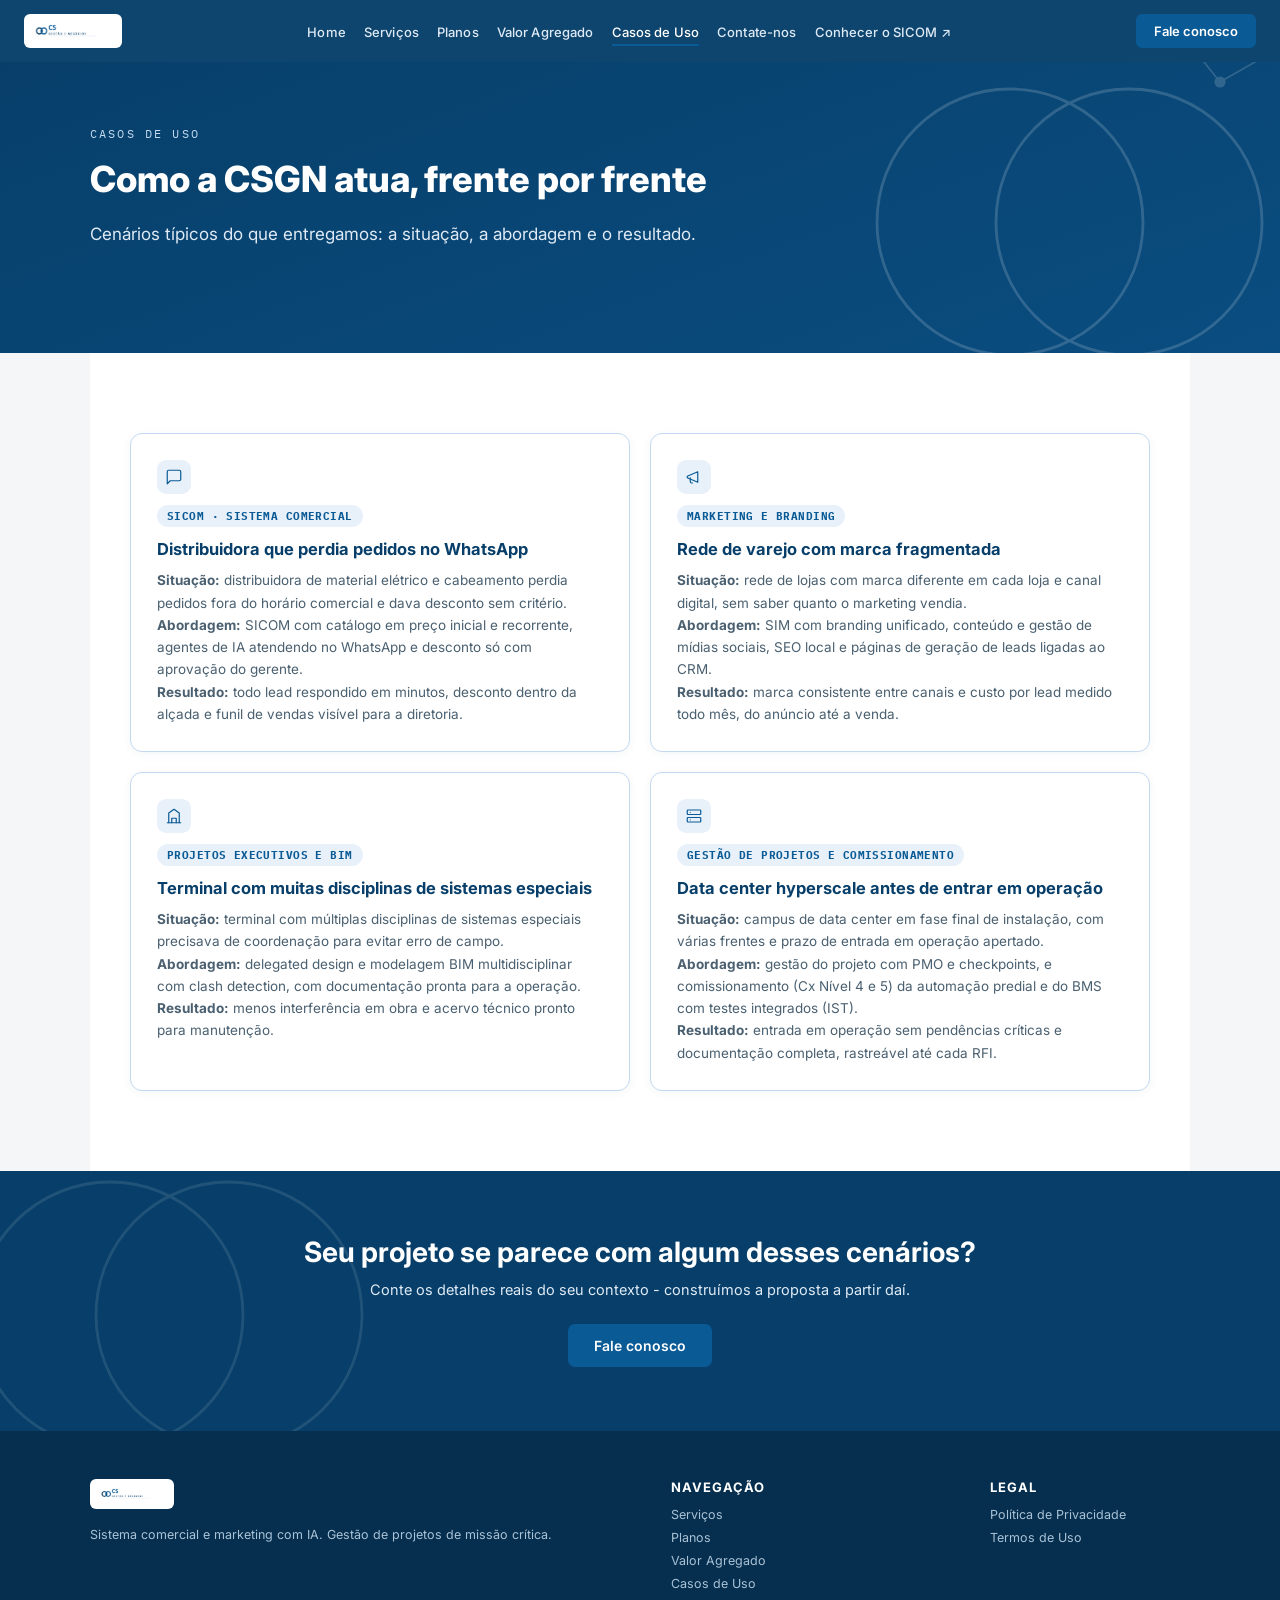
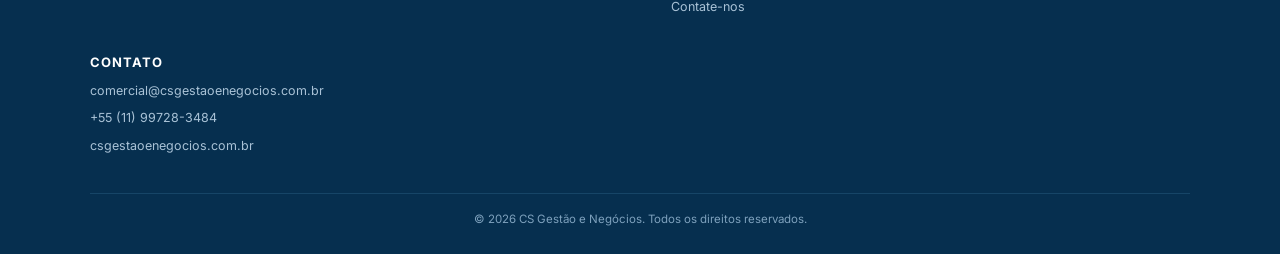
==== commit c730819b: "Menu mobile com botao hamburguer e tabelas roláveis no celular Co-Authored-By: Claude Opus 5.5 <nore" ====
--- a/casos-de-uso.html
+++ b/casos-de-uso.html
@@ -21,6 +21,7 @@
     <li><a href="https://csgn-crm.vercel.app/" target="_blank" rel="noopener">Conhecer o SICOM ↗</a></li>
   </ul>
   <a class="cta" href="contato.html">Fale conosco</a>
+  <button class="nav-toggle" type="button" aria-label="Abrir menu" aria-expanded="false" onclick="var n=this.closest('.nav');var o=n.classList.toggle('open');this.setAttribute('aria-expanded',o);this.setAttribute('aria-label',o?'Fechar menu':'Abrir menu');"><span></span><span></span><span></span></button>
 </nav>
 
 <header class="hero" style="padding:64px 40px 72px;">
--- a/assets/style.css
+++ b/assets/style.css
@@ -32,17 +32,40 @@
 .nav ul{list-style:none;display:flex;gap:28px;margin:0;padding:0;}
 .nav ul li a{
   color:#dfeaf5;text-decoration:none;font-size:13.5px;font-weight:500;letter-spacing:.01em;
-  transition:color .15s;
+  transition:color .15s;white-space:nowrap;
 }
 .nav ul li a:hover, .nav ul li a.active{color:#fff;border-bottom:2px solid var(--blue);padding-bottom:4px;}
 .nav .cta{
   background:var(--blue);color:#fff;padding:9px 18px;border-radius:6px;font-size:13px;font-weight:600;
   text-decoration:none;white-space:nowrap;
 }
-.nav-toggle{display:none;}
-
+.nav-toggle{
+  display:none;background:none;border:1px solid rgba(255,255,255,.35);border-radius:6px;
+  width:42px;height:38px;padding:0;cursor:pointer;flex-direction:column;align-items:center;justify-content:center;gap:5px;
+}
+.nav-toggle span{display:block;width:20px;height:2px;background:#fff;border-radius:2px;transition:transform .2s,opacity .2s;}
+.nav.open .nav-toggle span:nth-child(1){transform:translateY(7px) rotate(45deg);}
+.nav.open .nav-toggle span:nth-child(2){opacity:0;}
+.nav.open .nav-toggle span:nth-child(3){transform:translateY(-7px) rotate(-45deg);}
+
+@media (max-width:1280px){
+  .nav{padding:14px 24px;}
+  .nav ul{gap:18px;}
+  .nav ul li a{font-size:13px;}
+}
+@media (max-width:1100px){
+  .nav ul{display:none;}
+  .nav .cta{margin-left:auto;margin-right:12px;}
+  .nav-toggle{display:flex;}
+  .nav.open ul{
+    display:flex;flex-direction:column;gap:0;position:absolute;top:100%;left:0;right:0;
+    background:rgba(7,63,106,.98);padding:8px 24px 16px;box-shadow:0 12px 24px rgba(0,0,0,.25);
+  }
+  .nav.open ul li a{display:block;padding:12px 0;font-size:15px;border-bottom:1px solid rgba(255,255,255,.08);}
+  .nav.open ul li:last-child a{border-bottom:0;}
+  .nav.open ul li a.active{padding-bottom:12px;color:#fff;}
+}
 @media (max-width:860px){
-  .nav ul{display:none;}
   .nav .cta{display:none;}
 }
 
@@ -157,6 +180,7 @@
 .compare th, .compare td{border:1px solid var(--borderLight);padding:12px 14px;font-size:13px;text-align:left;}
 .compare th{background:var(--lightBlue);color:var(--darkBlue);}
 .compare td{color:var(--textGray);}
+@media (max-width:700px){.compare{display:block;overflow-x:auto;-webkit-overflow-scrolling:touch;}.compare th,.compare td{min-width:140px;padding:10px;}}
 
 /* FORM (contato) */
 form.contact-form{display:grid;gap:16px;max-width:560px;}
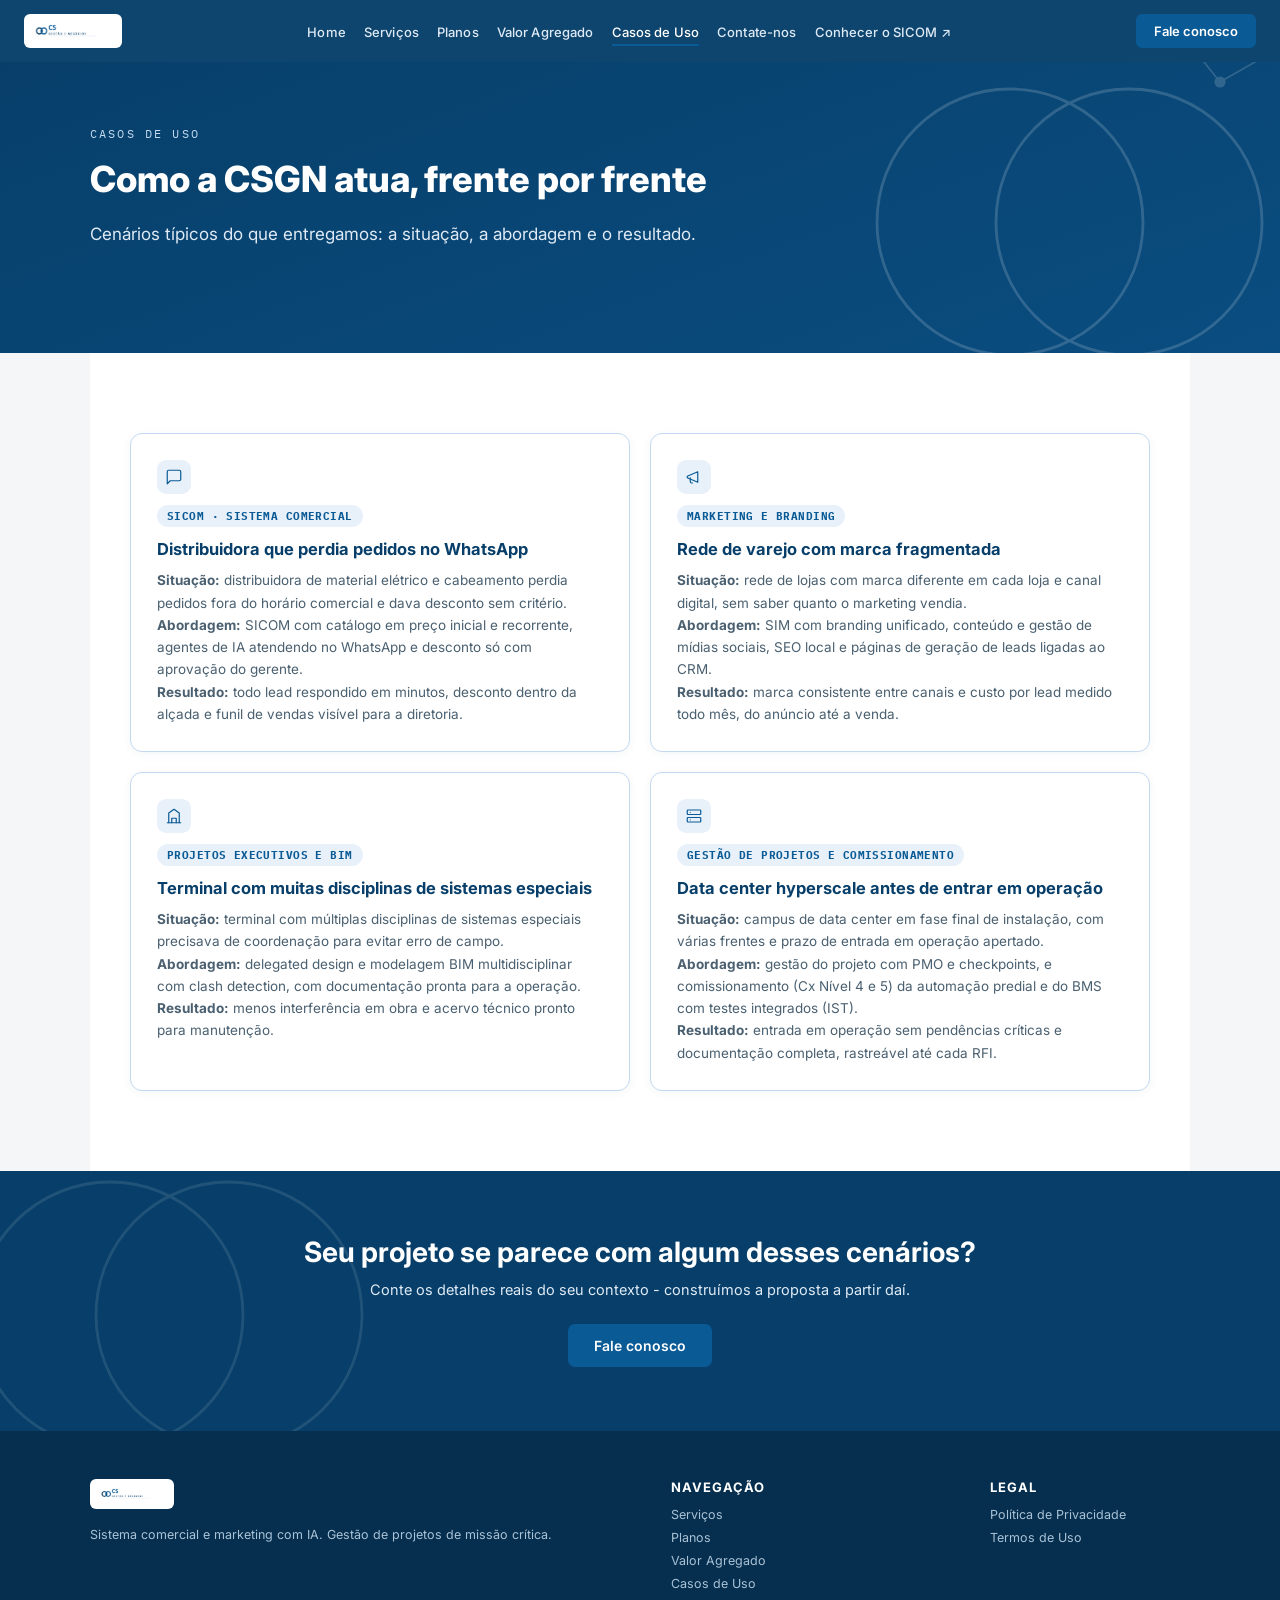
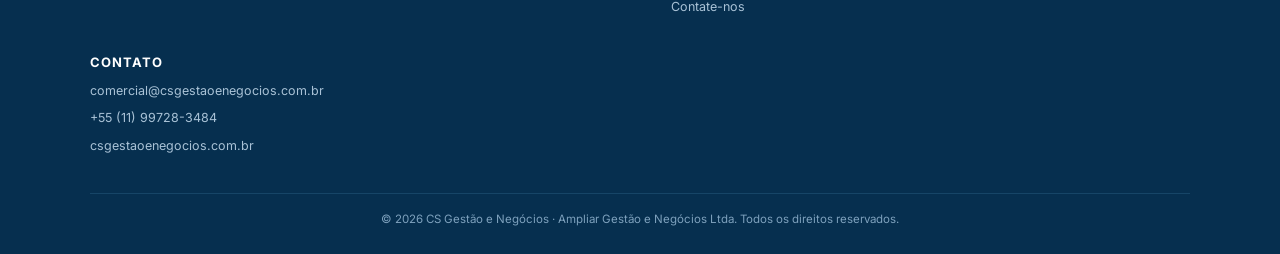
==== commit 33b9ae67: "Rodape: adiciona razao social Ampliar Gestao e Negocios Ltda. Co-Authored-By: Claude Opus 5.5 <norep" ====
--- a/casos-de-uso.html
+++ b/casos-de-uso.html
@@ -126,7 +126,7 @@
       <p>csgestaoenegocios.com.br</p>
     </div>
   </div>
-  <div class="bottom">© 2026 CS Gestão e Negócios. Todos os direitos reservados.</div>
+  <div class="bottom">© 2026 CS Gestão e Negócios · Ampliar Gestão e Negócios Ltda. Todos os direitos reservados.</div>
 </footer>
 
 <!-- Chat da Lia (CSGN): atende os visitantes e avisa os sócios -->
--- a/assets/style.css
+++ b/assets/style.css
@@ -59,7 +59,7 @@
   .nav-toggle{display:flex;}
   .nav.open ul{
     display:flex;flex-direction:column;gap:0;position:absolute;top:100%;left:0;right:0;
-    background:rgba(7,63,106,.98);padding:8px 24px 16px;box-shadow:0 12px 24px rgba(0,0,0,.25);
+    background:#073f6a;padding:8px 24px 16px;box-shadow:0 12px 24px rgba(0,0,0,.25);
   }
   .nav.open ul li a{display:block;padding:12px 0;font-size:15px;border-bottom:1px solid rgba(255,255,255,.08);}
   .nav.open ul li:last-child a{border-bottom:0;}
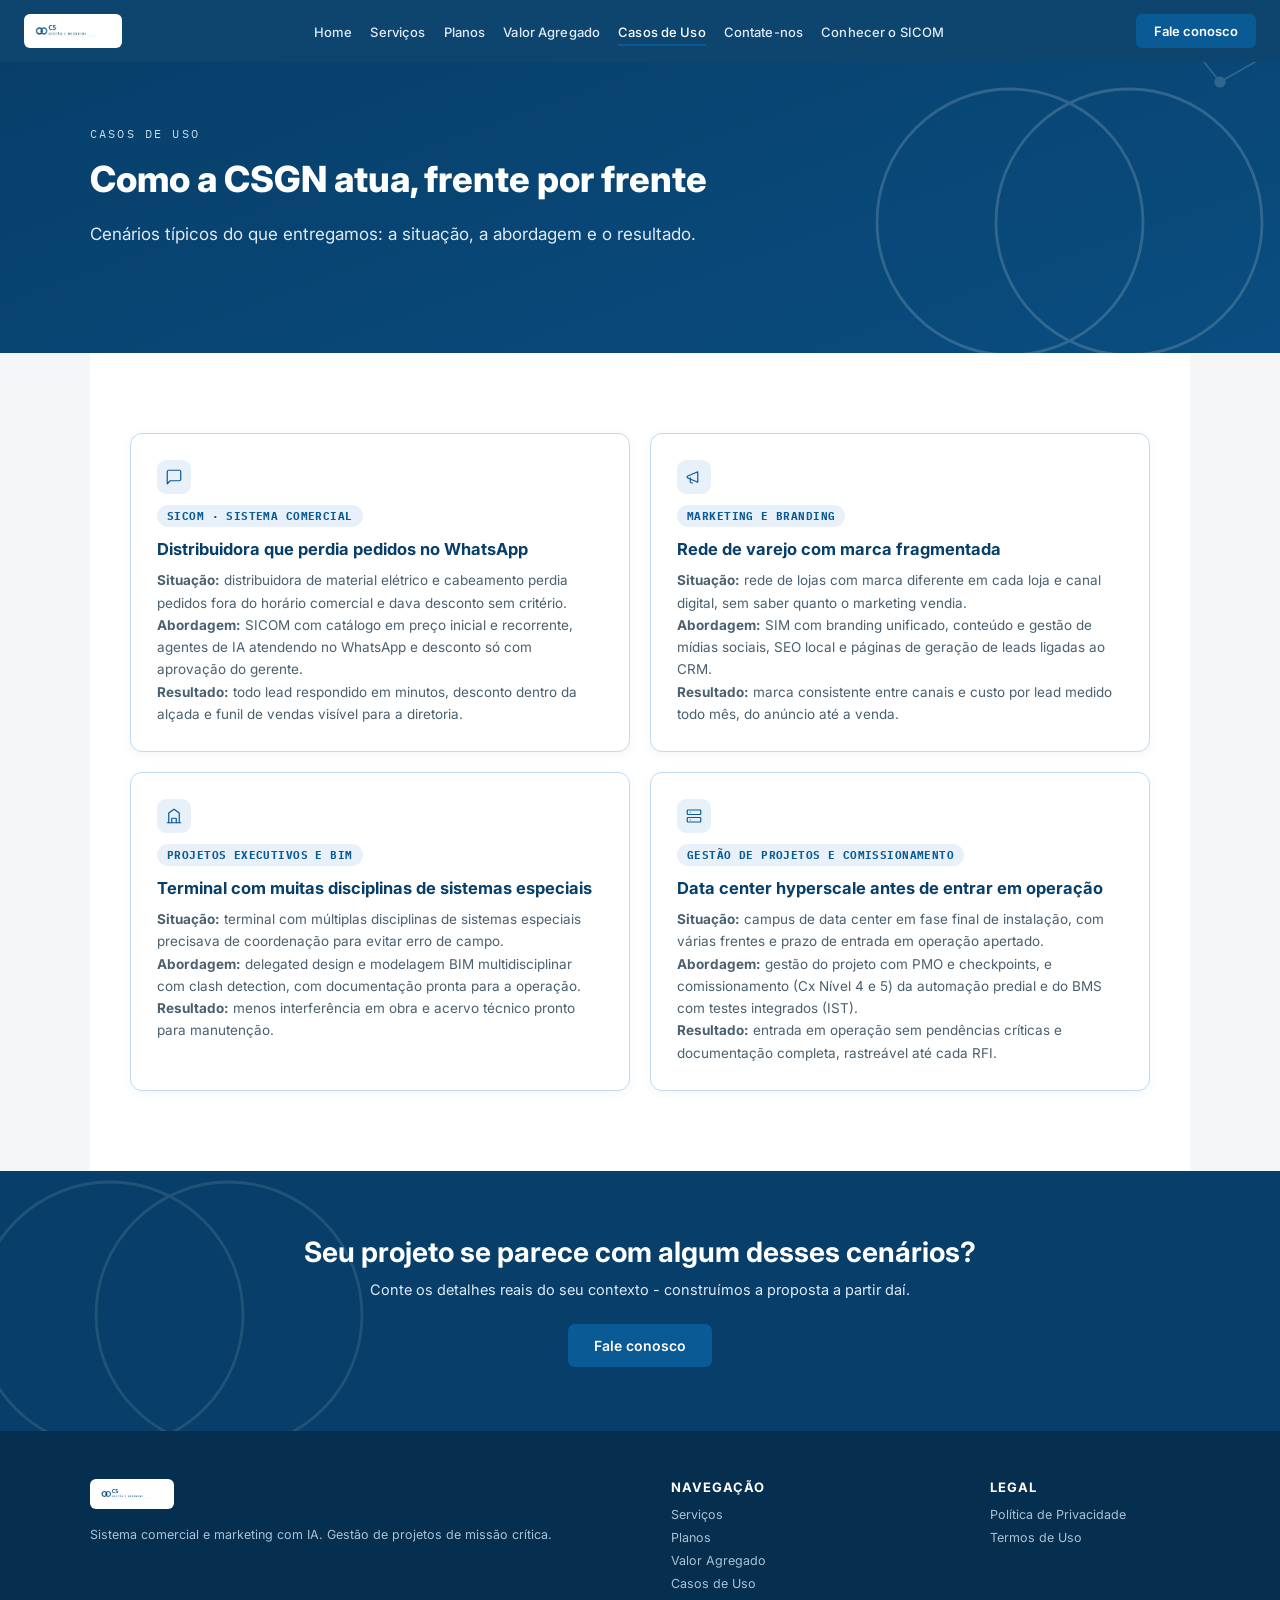
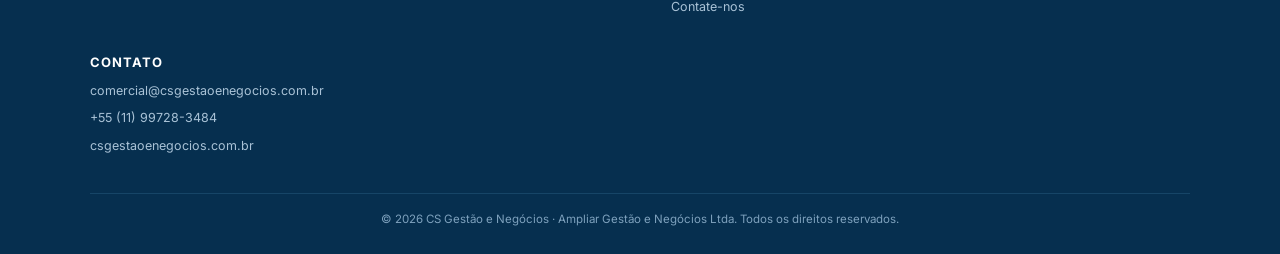
==== commit d4649665: "Landing do SICOM (v3) e menu apontando para ela - Adiciona sicom.html com a landing do protótipo v3:" ====
--- a/casos-de-uso.html
+++ b/casos-de-uso.html
@@ -5,6 +5,7 @@
 <meta name="viewport" content="width=device-width, initial-scale=1.0">
 <title>Casos de Uso - CS Gestão e Negócios</title>
 <meta name="description" content="Como a CSGN atua: sistema comercial, marketing e branding, projetos executivos e BIM, gestão de projetos e comissionamento.">
+<meta name="facebook-domain-verification" content="38vwxsnxzs63l57np0adpwxpz6wrpa" />
 <link rel="stylesheet" href="assets/style.css">
 </head>
 <body>
@@ -18,7 +19,7 @@
     <li><a href="valor-agregado.html">Valor Agregado</a></li>
     <li><a href="casos-de-uso.html" class="active">Casos de Uso</a></li>
     <li><a href="contato.html">Contate-nos</a></li>
-    <li><a href="https://csgn-crm.vercel.app/" target="_blank" rel="noopener">Conhecer o SICOM ↗</a></li>
+    <li><a href="sicom.html">Conhecer o SICOM</a></li>
   </ul>
   <a class="cta" href="contato.html">Fale conosco</a>
   <button class="nav-toggle" type="button" aria-label="Abrir menu" aria-expanded="false" onclick="var n=this.closest('.nav');var o=n.classList.toggle('open');this.setAttribute('aria-expanded',o);this.setAttribute('aria-label',o?'Fechar menu':'Abrir menu');"><span></span><span></span><span></span></button>
